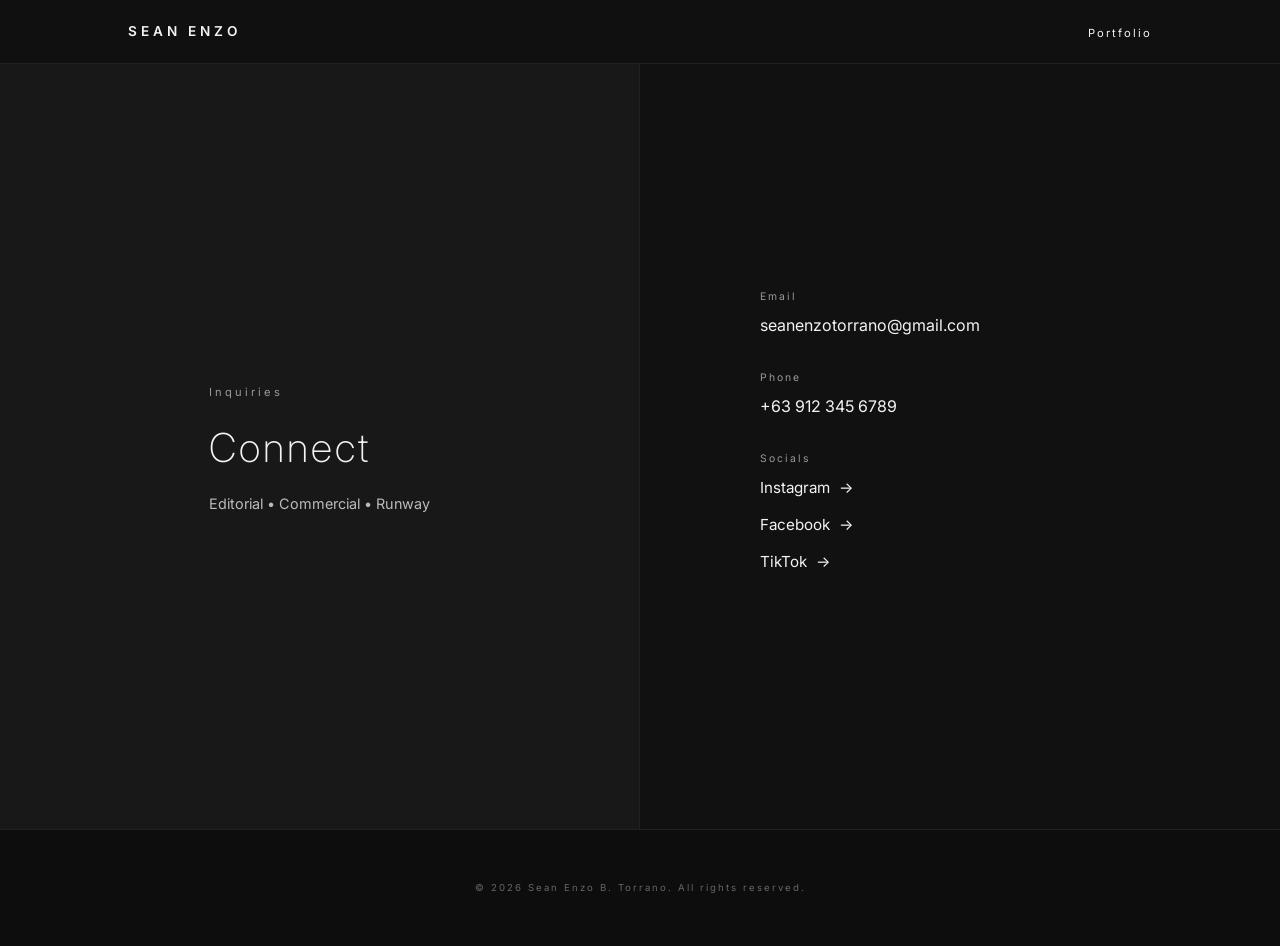
==== Contact page.html @ b865c9dd "initial upload" ====
<!DOCTYPE html>
<html lang="en">
<head>
    <meta charset="UTF-8">
    <meta name="viewport" content="width=device-width, initial-scale=1.0">
    <title>Contact | Sean Enzo</title>
    <link rel="stylesheet" href="Contact page css.css">
</head>
<body>

    <nav>
        <div class="logo">SEAN ENZO</div>
        <ul>
            <li><a href="My E-portfolio.html">Portfolio</a></li>
           
        </ul>
    </nav>

    <main class="viewport-gallery">
        <div class="collage-side contact-statement">
            <div class="collage-text">
                <span class="subtitle">Inquiries</span>
                <h2>Connect</h2>
                <p>Editorial • Commercial • Runway</p>
            </div>
        </div>

        <div class="main-side contact-details">
            <div class="contact-card">
                <div class="contact-group">
                    <span class="label">Email</span>
                    <a href="mailto:seanenzotorrano@gmail.com" class="contact-link">seanenzotorrano@gmail.com</a>
                </div>

                <div class="contact-group">
                    <span class="label">Phone</span>
                    <a href="tel:+639123456789" class="contact-link">+63 912 345 6789</a>
                </div>

                <div class="contact-group">
                    <span class="label">Socials</span>
                    <ul class="social-links">
                        <li><a href="https://www.instagram.com/ennzoo_07">Instagram <span>→</span></a></li>
                        <li><a href="https://www.facebook.com/EnzOtaku.9000">Facebook <span>→</span></a></li>
                        <li><a href="https://www.tiktok.com/@enzotorrano7?_r=1&_d=secCgYIASAHKAESPgo8sqxLpUyhCml5XLDQOOM87EES4qPvYhIOGuq61LtVUsImWI4ZaCDDAETh76M%2BVaQAERm8ZuTeBphi%2FWOjGgA%3D&_svg=1&checksum=f73a9680569acb877cc00aff9eb2f1d5eacbba0d876b43d479e00c0942828640&item_author_type=1&sec_uid=MS4wLjABAAAAfGFa9Tl0ER8HVb3ZTlMJ2BeTLGXCJFaPNP4pvkhn0J9rG8PtINFt7dMH0DTOsTsU&sec_user_id=MS4wLjABAAAAfGFa9Tl0ER8HVb3ZTlMJ2BeTLGXCJFaPNP4pvkhn0J9rG8PtINFt7dMH0DTOsTsU&share_app_id=1180&share_author_id=265793138638929920&share_link_id=DA25B257-99E9-49AE-9A73-42788E06F6E0&share_region=PH&share_scene=1&sharer_language=en&social_share_type=4&source=h5_t&timestamp=1774372719&tt_from=copy&u_code=c2m084hae6i2d&ug_btm=b8727%2Cb0&user_id=265793138638929920&utm_campaign=client_share&utm_medium=ios&utm_source=copy">TikTok <span>→</span></a></li>
                    </ul>
                </div>
            </div>
        </div>
    </main>

    <footer>
        <p>© 2026 Sean Enzo B. Torrano. All rights reserved.</p>
    </footer>

</body>
</html>
---- Contact page css.css ----
@import url('https://fonts.googleapis.com/css2?family=Inter:wght@200;300;400;600&display=swap');

* {
    margin: 0;
    padding: 0;
    box-sizing: border-box;
}

html {
    scroll-behavior: smooth;
}

body {
    font-family: 'Inter', sans-serif;
    background: #111;          /* Dark background */
    color: #eaeaea;            /* Soft white text */
    line-height: 1.7;
    -webkit-font-smoothing: antialiased;
}

/* NAVBAR */
nav {
    display: flex;
    justify-content: space-between;
    align-items: center;
    padding: 18px 10%;
    position: sticky;
    top: 0;
    background: rgba(17,17,17,0.92);
    backdrop-filter: blur(10px);
    -webkit-backdrop-filter: blur(10px);
    border-bottom: 1px solid #222;
    z-index: 100;
}

.logo {
    font-weight: 600;
    letter-spacing: 4px;
    font-size: 0.85rem;
    color: #f3f3f3;
}

nav ul {
    display: flex;
    gap: 30px;
    list-style: none;
}

nav a {
    text-decoration: none;
    color: #f3f3f3;
    font-size: 0.7rem;
    letter-spacing: 2px;
    position: relative;
}

/* underline animation */
nav a::after {
    content: "";
    position: absolute;
    width: 0%;
    height: 1px;
    bottom: -5px;
    left: 50%;
    transform: translateX(-50%);
    background: #f3f3f3;
    transition: 0.3s;
}

nav a:hover::after {
    width: 100%;
}

/* ========================= */
/* CONTACT PAGE LAYOUT */
/* ========================= */

.viewport-gallery {
    display: grid;
    grid-template-columns: 1fr 1fr;
    min-height: 85vh;
}

/* LEFT SIDE */
.collage-side {
    display: flex;
    align-items: center;
    justify-content: center;
    padding: 80px;
    background: #181818;        /* Dark background */
    border-right: 1px solid #222;
}

.collage-text {
    max-width: 320px;
    color: #eaeaea;
}

.subtitle {
    font-size: 0.7rem;
    letter-spacing: 3px;
    color: #999;
}

.collage-text h2 {
    font-size: 2.5rem;
    font-weight: 200;
    margin: 10px 0;
    letter-spacing: 3px;
    color: #f3f3f3;
}

.collage-text p {
    font-size: 0.9rem;
    color: #bbb;
}

/* RIGHT SIDE */
.main-side {
    display: flex;
    align-items: center;
    justify-content: center;
    padding: 80px;
    background: #111;
}

/* CONTACT CARD */
.contact-card {
    max-width: 400px;
    width: 100%;
    color: #eaeaea;
}

.contact-group {
    margin-bottom: 30px;
}

.label {
    display: block;
    font-size: 0.65rem;
    letter-spacing: 2px;
    color: #999;
    margin-bottom: 6px;
}

.contact-link {
    text-decoration: none;
    color: #f3f3f3;
    font-size: 1rem;
    transition: 0.3s;
}

.contact-link:hover {
    opacity: 0.6;
}

/* SOCIAL LINKS */
.social-links {
    list-style: none;
    padding-left: 0;
}

.social-links li {
    margin-bottom: 10px;
}

.social-links a {
    text-decoration: none;
    color: #f3f3f3;
    font-size: 0.95rem;
    transition: 0.3s;
}

.social-links a span {
    margin-left: 5px;
}

.social-links a:hover {
    letter-spacing: 2px;
}

/* FOOTER */
footer {
    text-align: center;
    padding: 50px;
    font-size: 0.6rem;
    color: #666;
    letter-spacing: 2px;
    background: #0d0d0d;
    border-top: 1px solid #222;
}

/* ANIMATION */
.collage-text,
.contact-card {
    animation: fadeIn 1.2s ease;
}

@keyframes fadeIn {
    from {
        opacity: 0;
        transform: translateY(25px);
    }
    to {
        opacity: 1;
        transform: translateY(0);
    }
}

/* ========================= */
/* 📱 RESPONSIVE */
/* ========================= */

@media (max-width: 768px) {

    nav {
        padding: 15px 6%;
    }

    .viewport-gallery {
        grid-template-columns: 1fr;
    }

    .collage-side,
    .main-side {
        padding: 50px 20px;
        text-align: center;
    }

    .collage-text h2 {
        font-size: 2rem;
    }
}
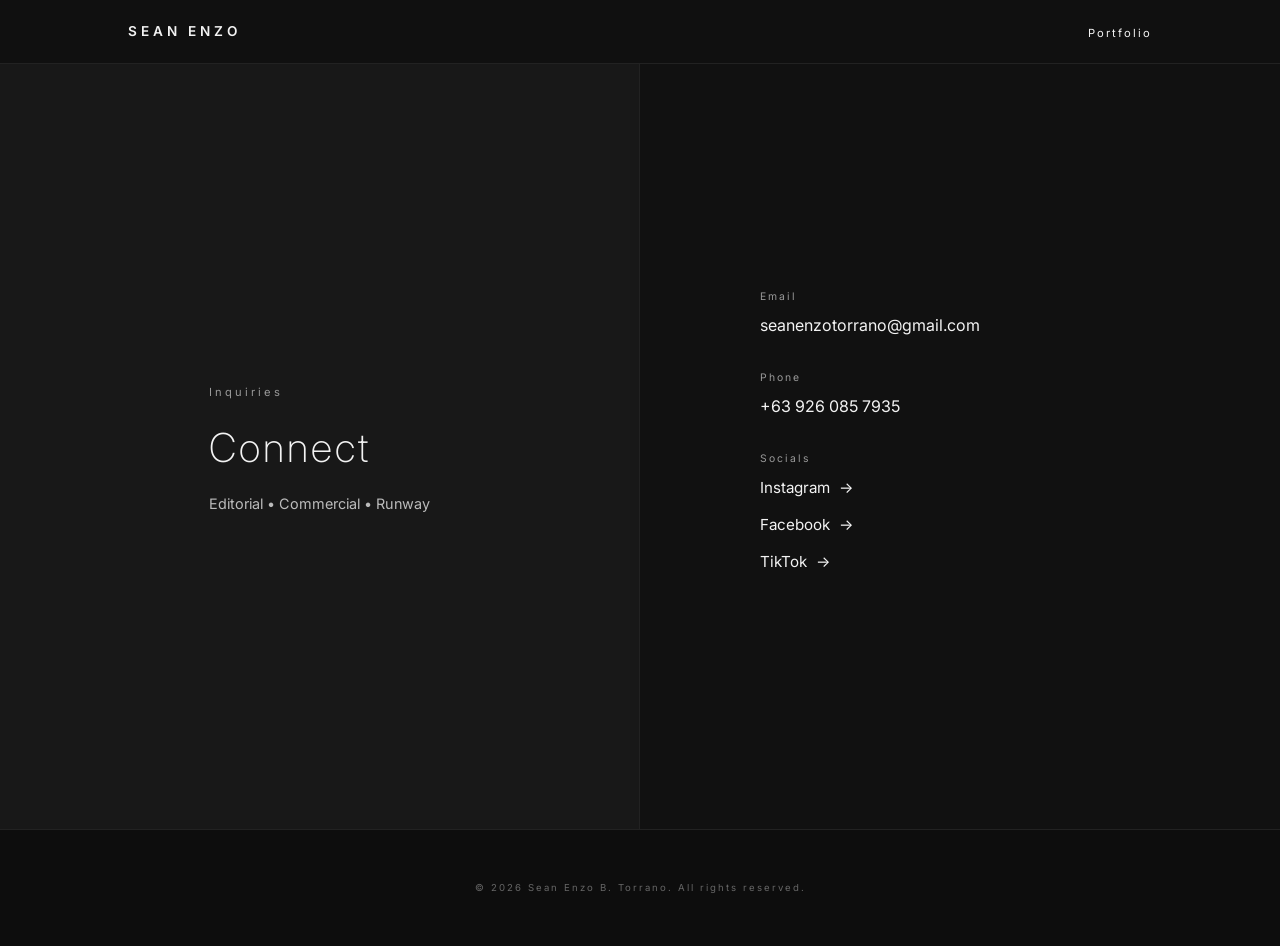
==== commit bd144055: "Update Contact page.html" ====
--- a/Contact page.html
+++ b/Contact page.html
@@ -11,7 +11,7 @@
     <nav>
         <div class="logo">SEAN ENZO</div>
         <ul>
-            <li><a href="My E-portfolio.html">Portfolio</a></li>
+            <li><a href="index.html">Portfolio</a></li>
            
         </ul>
     </nav>
@@ -34,7 +34,7 @@
 
                 <div class="contact-group">
                     <span class="label">Phone</span>
-                    <a href="tel:+639123456789" class="contact-link">+63 912 345 6789</a>
+                    <a href="tel:+639123456789" class="contact-link">+63 926 085 7935</a>
                 </div>
 
                 <div class="contact-group">
@@ -54,4 +54,4 @@
     </footer>
 
 </body>
-</html>+</html>
